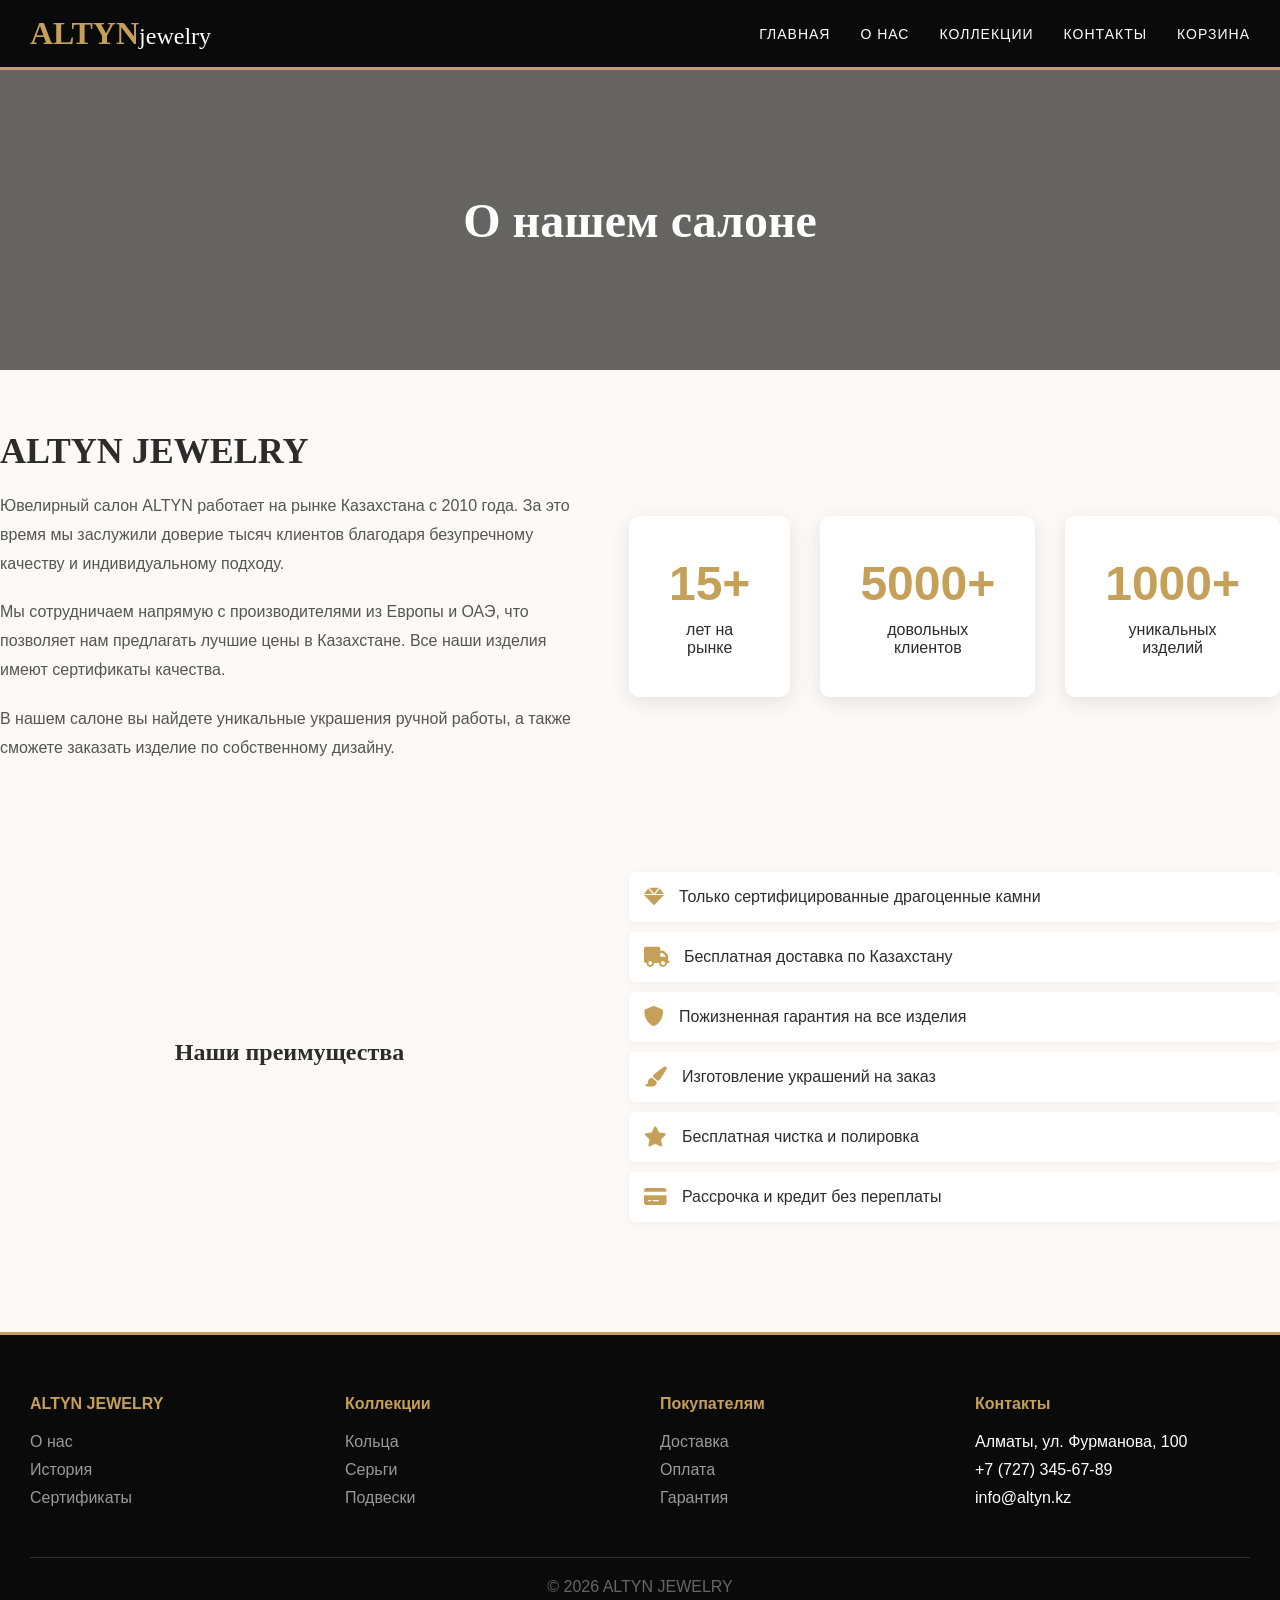
==== about.html @ 8aeca7d5 "Add files via upload" ====
<!DOCTYPE html>
<html lang="ru">
<head>
    <meta charset="UTF-8">
    <meta name="viewport" content="width=device-width, initial-scale=1.0">
    <title>О нас | ALTYN JEWELRY</title>
    <link rel="stylesheet" href="https://cdnjs.cloudflare.com/ajax/libs/font-awesome/6.0.0/css/all.min.css">
    <style>
        * {
            margin: 0;
            padding: 0;
            box-sizing: border-box;
        }

        body {
            font-family: 'Segoe UI', Arial, sans-serif;
            background: #fcf9f7;
            color: #2c2c2c;
        }

        :root {
            --gold: #C5A059;
            --dark-gold: #A67C4E;
            --black: #1E1E1E;
        }

        header {
            background: #0a0a0a;
            padding: 15px 0;
            border-bottom: 3px solid var(--gold);
        }

        .container {
            max-width: 1300px;
            margin: 0 auto;
            padding: 0 30px;
        }

        .header-container {
            display: flex;
            justify-content: space-between;
            align-items: center;
        }

        .logo {
            font-size: 32px;
            font-weight: bold;
            color: var(--gold);
            font-family: 'Times New Roman', serif;
        }

        .logo span {
            color: white;
            font-size: 24px;
            font-weight: 300;
        }

        nav ul {
            display: flex;
            list-style: none;
            gap: 30px;
        }

        nav ul li a {
            color: white;
            text-decoration: none;
            font-size: 14px;
            text-transform: uppercase;
            letter-spacing: 1px;
        }

        nav ul li a:hover {
            color: var(--gold);
        }

        .page-hero {
            background: linear-gradient(rgba(0,0,0,0.6), rgba(0,0,0,0.6)), 
                        url('https://images.unsplash.com/photo-1531999850880-5c15b8d9f8f3?w=1600') center/cover;
            height: 300px;
            display: flex;
            align-items: center;
            justify-content: center;
            color: white;
            text-align: center;
        }

        .page-hero h1 {
            font-size: 48px;
            font-family: 'Times New Roman', serif;
        }

        .section {
            padding: 60px 0;
        }

        .about-grid {
            display: grid;
            grid-template-columns: 1fr 1fr;
            gap: 50px;
            align-items: center;
        }

        .about-image img {
            width: 100%;
            border-radius: 10px;
            box-shadow: 0 10px 30px rgba(0,0,0,0.2);
        }

        .about-text h2 {
            font-size: 36px;
            margin-bottom: 20px;
            font-family: 'Times New Roman', serif;
        }

        .about-text p {
            margin-bottom: 20px;
            line-height: 1.8;
            color: #555;
        }

        .stats-grid {
            display: grid;
            grid-template-columns: repeat(3, 1fr);
            gap: 30px;
            margin: 60px 0;
            text-align: center;
        }

        .stat-item {
            background: white;
            padding: 40px;
            border-radius: 10px;
            box-shadow: 0 5px 20px rgba(0,0,0,0.1);
        }

        .stat-number {
            font-size: 48px;
            font-weight: bold;
            color: var(--gold);
            margin-bottom: 10px;
        }

        .advantages-list {
            list-style: none;
            margin: 40px 0;
        }

        .advantages-list li {
            padding: 15px;
            margin-bottom: 10px;
            background: white;
            border-radius: 5px;
            box-shadow: 0 2px 10px rgba(0,0,0,0.05);
            display: flex;
            align-items: center;
        }

        .advantages-list li i {
            color: var(--gold);
            margin-right: 15px;
            font-size: 20px;
        }

        footer {
            background: #0a0a0a;
            color: white;
            padding: 60px 0 20px;
            margin-top: 60px;
            border-top: 3px solid var(--gold);
        }

        .footer-container {
            display: grid;
            grid-template-columns: repeat(4, 1fr);
            gap: 40px;
            margin-bottom: 40px;
        }

        .footer-col h4 {
            color: var(--gold);
            margin-bottom: 20px;
        }

        .footer-col ul {
            list-style: none;
        }

        .footer-col ul li {
            margin-bottom: 10px;
        }

        .footer-col ul li a {
            color: #999;
            text-decoration: none;
        }

        .footer-col ul li a:hover {
            color: var(--gold);
        }

        .footer-bottom {
            text-align: center;
            padding-top: 20px;
            border-top: 1px solid #333;
            color: #666;
        }
    </style>
</head>
<body>
    <header>
        <div class="container header-container">
            <div class="logo">
                ALTYN<span>jewelry</span>
            </div>
            <nav>
                <ul>
                    <li><a href="index.html">Главная</a></li>
                    <li><a href="about.html">О нас</a></li>
                    <li><a href="prices.html">Коллекции</a></li>
                    <li><a href="contacts.html">Контакты</a></li>
                    <li><a href="cart.html">Корзина</a></li>
                </ul>
            </nav>
        </div>
    </header>

    <section class="page-hero">
        <h1>О нашем салоне</h1>
    </section>

    <div class="container section">
        <div class="about-grid">
            <div class="about-image">
            <div class="about-text">
                <h2>ALTYN JEWELRY</h2>
                <p>Ювелирный салон ALTYN работает на рынке Казахстана с 2010 года. За это время мы заслужили доверие тысяч клиентов благодаря безупречному качеству и индивидуальному подходу.</p>
                <p>Мы сотрудничаем напрямую с производителями из Европы и ОАЭ, что позволяет нам предлагать лучшие цены в Казахстане. Все наши изделия имеют сертификаты качества.</p>
                <p>В нашем салоне вы найдете уникальные украшения ручной работы, а также сможете заказать изделие по собственному дизайну.</p>
            </div>
        </div>

        <div class="stats-grid">
            <div class="stat-item">
                <div class="stat-number">15+</div>
                <div>лет на рынке</div>
            </div>
            <div class="stat-item">
                <div class="stat-number">5000+</div>
                <div>довольных клиентов</div>
            </div>
            <div class="stat-item">
                <div class="stat-number">1000+</div>
                <div>уникальных изделий</div>
            </div>
        </div>

        <h2 style="text-align: center; margin: 40px 0; font-family: 'Times New Roman', serif;">Наши преимущества</h2>
        
        <ul class="advantages-list">
            <li><i class="fas fa-gem"></i> Только сертифицированные драгоценные камни</li>
            <li><i class="fas fa-truck"></i> Бесплатная доставка по Казахстану</li>
            <li><i class="fas fa-shield-alt"></i> Пожизненная гарантия на все изделия</li>
            <li><i class="fas fa-paint-brush"></i> Изготовление украшений на заказ</li>
            <li><i class="fas fa-star"></i> Бесплатная чистка и полировка</li>
            <li><i class="fas fa-credit-card"></i> Рассрочка и кредит без переплаты</li>
        </ul>
    </div>

    <footer>
        <div class="container">
            <div class="footer-container">
                <div class="footer-col">
                    <h4>ALTYN JEWELRY</h4>
                    <ul>
                        <li><a href="about.html">О нас</a></li>
                        <li><a href="#">История</a></li>
                        <li><a href="#">Сертификаты</a></li>
                    </ul>
                </div>
                <div class="footer-col">
                    <h4>Коллекции</h4>
                    <ul>
                        <li><a href="prices.html#rings">Кольца</a></li>
                        <li><a href="prices.html#earrings">Серьги</a></li>
                        <li><a href="prices.html#necklaces">Подвески</a></li>
                    </ul>
                </div>
                <div class="footer-col">
                    <h4>Покупателям</h4>
                    <ul>
                        <li><a href="#">Доставка</a></li>
                        <li><a href="#">Оплата</a></li>
                        <li><a href="#">Гарантия</a></li>
                    </ul>
                </div>
                <div class="footer-col">
                    <h4>Контакты</h4>
                    <ul>
                        <li>Алматы, ул. Фурманова, 100</li>
                        <li>+7 (727) 345-67-89</li>
                        <li>info@altyn.kz</li>
                    </ul>
                </div>
            </div>
            <div class="footer-bottom">
                <p>© 2026 ALTYN JEWELRY</p>
            </div>
        </div>
    </footer>
</body>
</html>
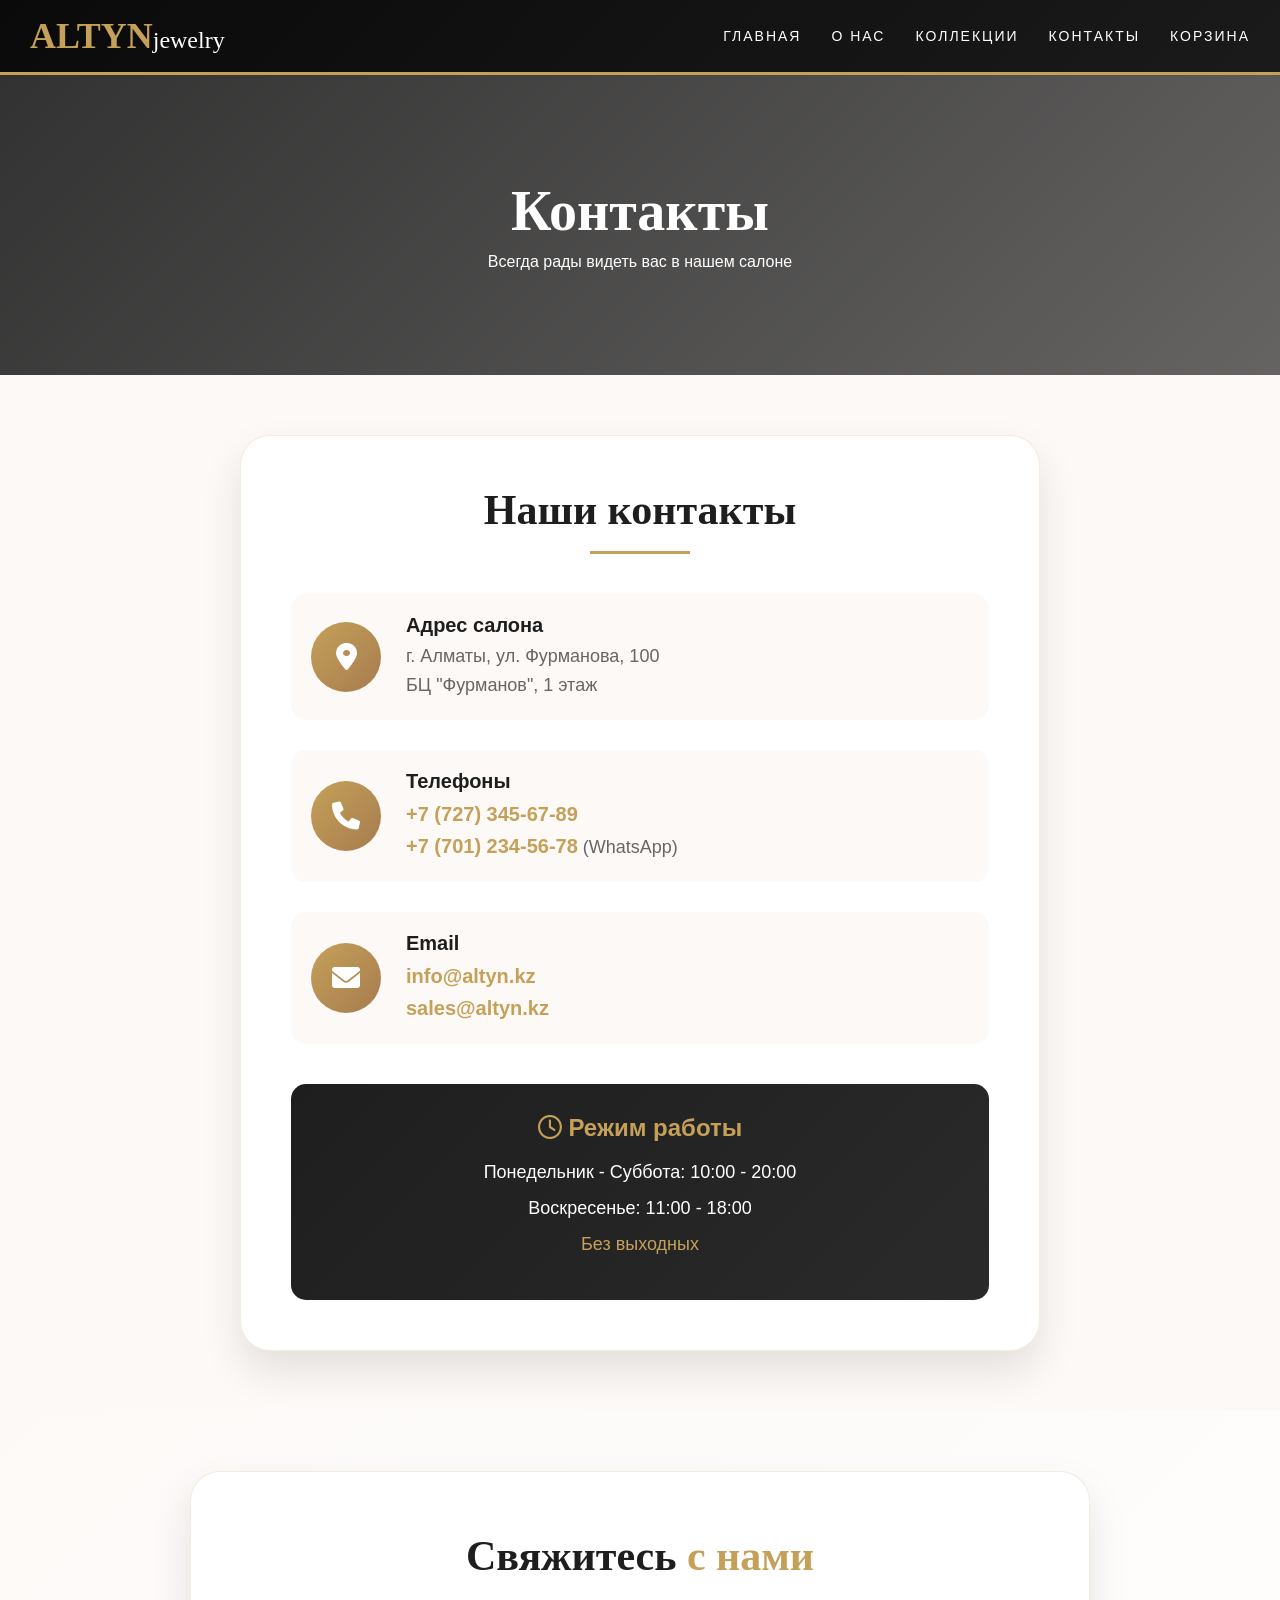
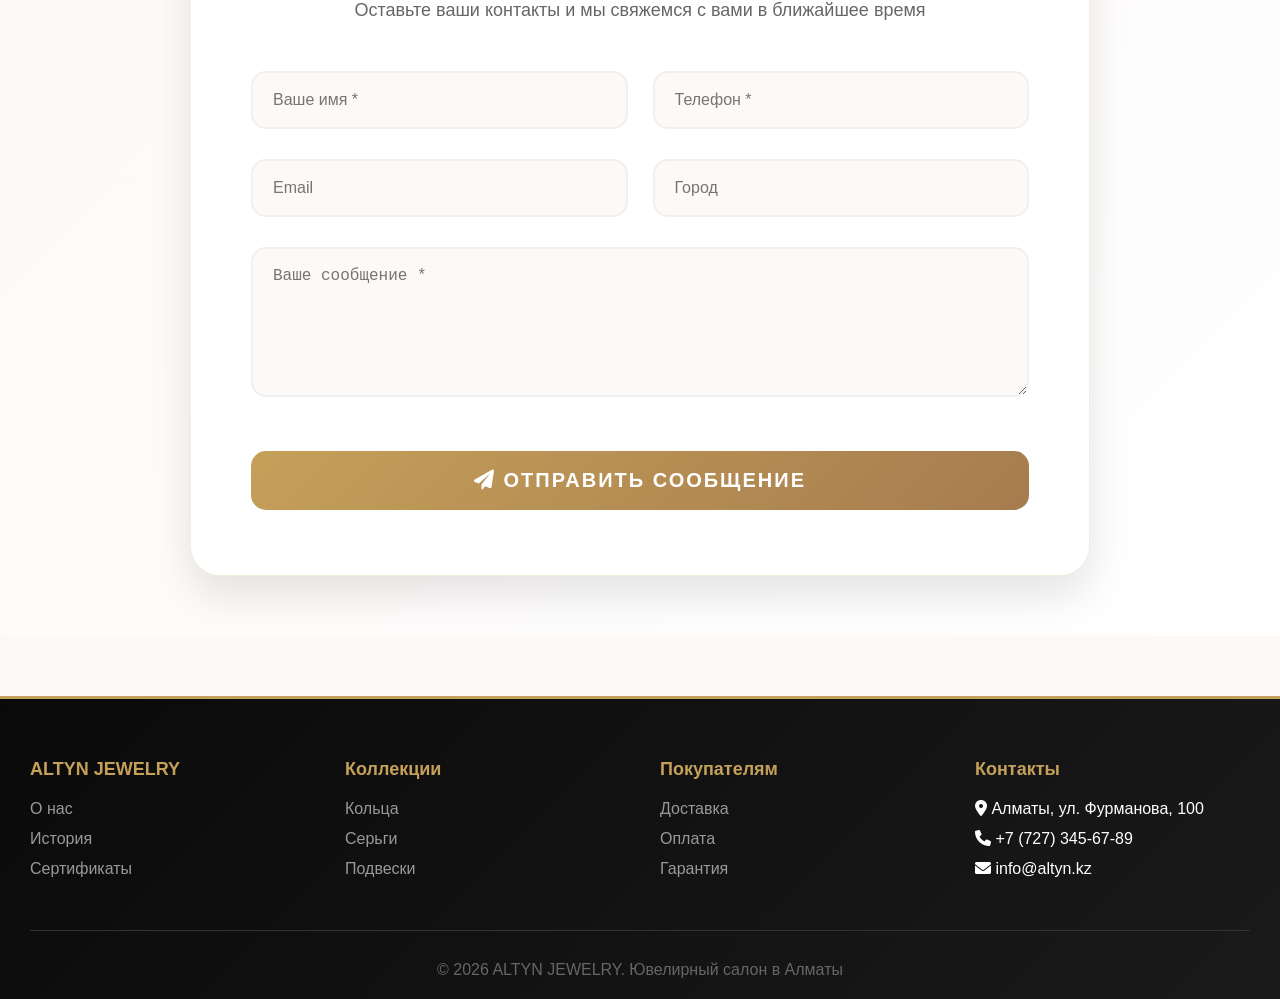
==== commit b414efcc: "about.html" ====
--- a/about.html
+++ b/about.html
@@ -3,7 +3,7 @@
 <head>
     <meta charset="UTF-8">
     <meta name="viewport" content="width=device-width, initial-scale=1.0">
-    <title>О нас | ALTYN JEWELRY</title>
+    <title>Контакты | ALTYN JEWELRY</title>
     <link rel="stylesheet" href="https://cdnjs.cloudflare.com/ajax/libs/font-awesome/6.0.0/css/all.min.css">
     <style>
         * {
@@ -20,13 +20,16 @@
 
         :root {
             --gold: #C5A059;
-            --dark-gold: #A67C4E;
+            --gold-dark: #A67C4E;
             --black: #1E1E1E;
         }
 
         header {
-            background: #0a0a0a;
+            background: linear-gradient(135deg, #0a0a0a, #1a1a1a);
             padding: 15px 0;
+            position: sticky;
+            top: 0;
+            z-index: 1000;
             border-bottom: 3px solid var(--gold);
         }
 
@@ -43,8 +46,8 @@
         }
 
         .logo {
-            font-size: 32px;
-            font-weight: bold;
+            font-size: 36px;
+            font-weight: 800;
             color: var(--gold);
             font-family: 'Times New Roman', serif;
         }
@@ -66,7 +69,8 @@
             text-decoration: none;
             font-size: 14px;
             text-transform: uppercase;
-            letter-spacing: 1px;
+            letter-spacing: 2px;
+            transition: 0.3s;
         }
 
         nav ul li a:hover {
@@ -74,95 +78,223 @@
         }
 
         .page-hero {
-            background: linear-gradient(rgba(0,0,0,0.6), rgba(0,0,0,0.6)), 
-                        url('https://images.unsplash.com/photo-1531999850880-5c15b8d9f8f3?w=1600') center/cover;
+            background: linear-gradient(135deg, rgba(0,0,0,0.8) 0%, rgba(0,0,0,0.6) 100%),
+                        url('https://images.unsplash.com/photo-1486406146926-c627a92ad1ab?w=1600') center/cover;
             height: 300px;
             display: flex;
             align-items: center;
             justify-content: center;
-            color: white;
-            text-align: center;
+            text-align: center;
+            color: white;
         }
 
         .page-hero h1 {
-            font-size: 48px;
+            font-size: 56px;
             font-family: 'Times New Roman', serif;
-        }
-
-        .section {
+            margin-bottom: 10px;
+        }
+
+        /* Контактная информация */
+        .contact-info-section {
             padding: 60px 0;
         }
 
-        .about-grid {
-            display: grid;
-            grid-template-columns: 1fr 1fr;
-            gap: 50px;
-            align-items: center;
-        }
-
-        .about-image img {
-            width: 100%;
-            border-radius: 10px;
-            box-shadow: 0 10px 30px rgba(0,0,0,0.2);
-        }
-
-        .about-text h2 {
-            font-size: 36px;
-            margin-bottom: 20px;
+        .contact-info-card {
+            background: white;
+            border-radius: 30px;
+            padding: 50px;
+            box-shadow: 0 20px 40px rgba(0,0,0,0.1);
+            border: 1px solid rgba(197,160,89,0.2);
+            max-width: 800px;
+            margin: 0 auto; /* Это центрирует карточку по горизонтали */
+        }
+
+        .contact-info-card h2 {
+            font-size: 42px;
             font-family: 'Times New Roman', serif;
-        }
-
-        .about-text p {
-            margin-bottom: 20px;
-            line-height: 1.8;
-            color: #555;
-        }
-
-        .stats-grid {
-            display: grid;
-            grid-template-columns: repeat(3, 1fr);
-            gap: 30px;
-            margin: 60px 0;
-            text-align: center;
-        }
-
-        .stat-item {
-            background: white;
-            padding: 40px;
-            border-radius: 10px;
-            box-shadow: 0 5px 20px rgba(0,0,0,0.1);
-        }
-
-        .stat-number {
-            font-size: 48px;
-            font-weight: bold;
-            color: var(--gold);
-            margin-bottom: 10px;
-        }
-
-        .advantages-list {
-            list-style: none;
-            margin: 40px 0;
-        }
-
-        .advantages-list li {
-            padding: 15px;
-            margin-bottom: 10px;
-            background: white;
-            border-radius: 5px;
-            box-shadow: 0 2px 10px rgba(0,0,0,0.05);
+            margin-bottom: 40px;
+            color: var(--black);
+            text-align: center;
+            position: relative;
+            padding-bottom: 20px;
+        }
+
+        .contact-info-card h2::after {
+            content: '';
+            position: absolute;
+            bottom: 0;
+            left: 50%;
+            transform: translateX(-50%);
+            width: 100px;
+            height: 3px;
+            background: var(--gold);
+        }
+
+        .contact-item {
             display: flex;
             align-items: center;
-        }
-
-        .advantages-list li i {
-            color: var(--gold);
-            margin-right: 15px;
+            margin: 30px 0;
+            padding: 20px;
+            background: #fcf9f7;
+            border-radius: 15px;
+            transition: 0.3s;
+        }
+
+        .contact-item:hover {
+            transform: translateX(10px);
+            box-shadow: 0 5px 20px rgba(197,160,89,0.2);
+        }
+
+        .contact-icon {
+            width: 70px;
+            height: 70px;
+            background: linear-gradient(135deg, var(--gold), var(--gold-dark));
+            border-radius: 50%;
+            display: flex;
+            align-items: center;
+            justify-content: center;
+            margin-right: 25px;
+            color: white;
+            font-size: 28px;
+            flex-shrink: 0; /* Иконка не сжимается */
+        }
+
+        .contact-details h3 {
             font-size: 20px;
+            margin-bottom: 5px;
+            color: var(--black);
+        }
+
+        .contact-details p {
+            color: #666;
+            font-size: 18px;
+            line-height: 1.6;
+        }
+
+        .contact-details a {
+            color: var(--gold);
+            text-decoration: none;
+            font-size: 20px;
+            font-weight: 600;
+        }
+
+        .work-hours {
+            margin-top: 40px;
+            padding: 30px;
+            background: linear-gradient(135deg, var(--black), #2a2a2a);
+            border-radius: 15px;
+            color: white;
+        }
+
+        .work-hours h3 {
+            color: var(--gold);
+            margin-bottom: 20px;
+            font-size: 24px;
+            text-align: center;
+        }
+
+        .work-hours p {
+            margin: 15px 0;
+            font-size: 18px;
+            text-align: center;
+        }
+
+        /* Форма обратной связи */
+        .form-section {
+            padding: 60px 0;
+            background: linear-gradient(135deg, #fcf9f7, #fff);
+        }
+
+        .form-card {
+            background: white;
+            border-radius: 30px;
+            padding: 60px;
+            box-shadow: 0 20px 40px rgba(0,0,0,0.1);
+            max-width: 900px;
+            margin: 0 auto; /* Центрирование */
+            border: 1px solid rgba(197,160,89,0.2);
+        }
+
+        .form-card h2 {
+            font-size: 42px;
+            font-family: 'Times New Roman', serif;
+            margin-bottom: 20px;
+            text-align: center;
+            color: var(--black);
+        }
+
+        .form-card h2 span {
+            color: var(--gold);
+        }
+
+        .form-card > p {
+            text-align: center;
+            color: #666;
+            margin-bottom: 50px;
+            font-size: 18px;
+        }
+
+        .form-grid {
+            display: grid;
+            grid-template-columns: repeat(2, 1fr);
+            gap: 25px;
+        }
+
+        .form-group {
+            margin-bottom: 5px;
+        }
+
+        .form-group.full-width {
+            grid-column: span 2;
+        }
+
+        .form-group input,
+        .form-group textarea {
+            width: 100%;
+            padding: 18px 20px;
+            border: 2px solid #f0f0f0;
+            border-radius: 15px;
+            font-size: 16px;
+            transition: 0.3s;
+            background: #fcf9f7;
+        }
+
+        .form-group input:focus,
+        .form-group textarea:focus {
+            outline: none;
+            border-color: var(--gold);
+            background: white;
+            box-shadow: 0 5px 20px rgba(197,160,89,0.1);
+        }
+
+        .form-group textarea {
+            height: 150px;
+            resize: vertical;
+        }
+
+        .btn-submit {
+            background: linear-gradient(135deg, var(--gold), var(--gold-dark));
+            color: white;
+            border: none;
+            padding: 18px 40px;
+            font-size: 20px;
+            font-weight: 600;
+            border-radius: 15px;
+            cursor: pointer;
+            transition: 0.3s;
+            width: 100%;
+            text-transform: uppercase;
+            letter-spacing: 2px;
+            margin-top: 20px;
+        }
+
+        .btn-submit:hover {
+            transform: translateY(-3px);
+            box-shadow: 0 10px 30px rgba(197,160,89,0.4);
         }
 
         footer {
-            background: #0a0a0a;
+            background: linear-gradient(135deg, #0a0a0a, #1a1a1a);
             color: white;
             padding: 60px 0 20px;
             margin-top: 60px;
@@ -179,6 +311,7 @@
         .footer-col h4 {
             color: var(--gold);
             margin-bottom: 20px;
+            font-size: 18px;
         }
 
         .footer-col ul {
@@ -186,23 +319,65 @@
         }
 
         .footer-col ul li {
-            margin-bottom: 10px;
+            margin-bottom: 12px;
         }
 
         .footer-col ul li a {
             color: #999;
             text-decoration: none;
+            transition: 0.3s;
         }
 
         .footer-col ul li a:hover {
             color: var(--gold);
+            padding-left: 5px;
         }
 
         .footer-bottom {
             text-align: center;
-            padding-top: 20px;
+            padding-top: 30px;
             border-top: 1px solid #333;
             color: #666;
+        }
+
+        /* Адаптивность */
+        @media (max-width: 768px) {
+            .header-container {
+                flex-direction: column;
+                gap: 20px;
+            }
+            
+            nav ul {
+                flex-wrap: wrap;
+                justify-content: center;
+            }
+            
+            .contact-info-card,
+            .form-card {
+                padding: 30px 20px;
+            }
+            
+            .form-grid {
+                grid-template-columns: 1fr;
+            }
+            
+            .form-group.full-width {
+                grid-column: span 1;
+            }
+            
+            .contact-item {
+                flex-direction: column;
+                text-align: center;
+            }
+            
+            .contact-icon {
+                margin-right: 0;
+                margin-bottom: 15px;
+            }
+            
+            .footer-container {
+                grid-template-columns: repeat(2, 1fr);
+            }
         }
     </style>
 </head>
@@ -225,46 +400,92 @@
     </header>
 
     <section class="page-hero">
-        <h1>О нашем салоне</h1>
+        <div>
+            <h1>Контакты</h1>
+            <p>Всегда рады видеть вас в нашем салоне</p>
+        </div>
     </section>
 
-    <div class="container section">
-        <div class="about-grid">
-            <div class="about-image">
-            <div class="about-text">
-                <h2>ALTYN JEWELRY</h2>
-                <p>Ювелирный салон ALTYN работает на рынке Казахстана с 2010 года. За это время мы заслужили доверие тысяч клиентов благодаря безупречному качеству и индивидуальному подходу.</p>
-                <p>Мы сотрудничаем напрямую с производителями из Европы и ОАЭ, что позволяет нам предлагать лучшие цены в Казахстане. Все наши изделия имеют сертификаты качества.</p>
-                <p>В нашем салоне вы найдете уникальные украшения ручной работы, а также сможете заказать изделие по собственному дизайну.</p>
+    <!-- Контактная информация по центру -->
+    <section class="contact-info-section">
+        <div class="container">
+            <div class="contact-info-card">
+                <h2>Наши контакты</h2>
+                
+                <div class="contact-item">
+                    <div class="contact-icon">
+                        <i class="fas fa-map-marker-alt"></i>
+                    </div>
+                    <div class="contact-details">
+                        <h3>Адрес салона</h3>
+                        <p>г. Алматы, ул. Фурманова, 100<br>БЦ "Фурманов", 1 этаж</p>
+                    </div>
+                </div>
+
+                <div class="contact-item">
+                    <div class="contact-icon">
+                        <i class="fas fa-phone"></i>
+                    </div>
+                    <div class="contact-details">
+                        <h3>Телефоны</h3>
+                        <p><a href="tel:+77273456789">+7 (727) 345-67-89</a></p>
+                        <p><a href="tel:+77012345678">+7 (701) 234-56-78</a> (WhatsApp)</p>
+                    </div>
+                </div>
+
+                <div class="contact-item">
+                    <div class="contact-icon">
+                        <i class="fas fa-envelope"></i>
+                    </div>
+                    <div class="contact-details">
+                        <h3>Email</h3>
+                        <p><a href="mailto:info@altyn.kz">info@altyn.kz</a></p>
+                        <p><a href="mailto:sales@altyn.kz">sales@altyn.kz</a></p>
+                    </div>
+                </div>
+
+                <div class="work-hours">
+                    <h3><i class="far fa-clock"></i> Режим работы</h3>
+                    <p>Понедельник - Суббота: 10:00 - 20:00</p>
+                    <p>Воскресенье: 11:00 - 18:00</p>
+                    <p style="color: var(--gold); margin-top: 15px;">Без выходных</p>
+                </div>
             </div>
         </div>
-
-        <div class="stats-grid">
-            <div class="stat-item">
-                <div class="stat-number">15+</div>
-                <div>лет на рынке</div>
-            </div>
-            <div class="stat-item">
-                <div class="stat-number">5000+</div>
-                <div>довольных клиентов</div>
-            </div>
-            <div class="stat-item">
-                <div class="stat-number">1000+</div>
-                <div>уникальных изделий</div>
+    </section>
+
+    <!-- Форма обратной связи по центру -->
+    <section class="form-section">
+        <div class="container">
+            <div class="form-card">
+                <h2>Свяжитесь <span>с нами</span></h2>
+                <p>Оставьте ваши контакты и мы свяжемся с вами в ближайшее время</p>
+                
+                <form class="form-grid" id="contactForm">
+                    <div class="form-group">
+                        <input type="text" placeholder="Ваше имя *" required>
+                    </div>
+                    <div class="form-group">
+                        <input type="tel" placeholder="Телефон *" required>
+                    </div>
+                    <div class="form-group">
+                        <input type="email" placeholder="Email">
+                    </div>
+                    <div class="form-group">
+                        <input type="text" placeholder="Город">
+                    </div>
+                    <div class="form-group full-width">
+                        <textarea placeholder="Ваше сообщение *" required></textarea>
+                    </div>
+                    <div class="form-group full-width">
+                        <button type="submit" class="btn-submit">
+                            <i class="fas fa-paper-plane"></i> Отправить сообщение
+                        </button>
+                    </div>
+                </form>
             </div>
         </div>
-
-        <h2 style="text-align: center; margin: 40px 0; font-family: 'Times New Roman', serif;">Наши преимущества</h2>
-        
-        <ul class="advantages-list">
-            <li><i class="fas fa-gem"></i> Только сертифицированные драгоценные камни</li>
-            <li><i class="fas fa-truck"></i> Бесплатная доставка по Казахстану</li>
-            <li><i class="fas fa-shield-alt"></i> Пожизненная гарантия на все изделия</li>
-            <li><i class="fas fa-paint-brush"></i> Изготовление украшений на заказ</li>
-            <li><i class="fas fa-star"></i> Бесплатная чистка и полировка</li>
-            <li><i class="fas fa-credit-card"></i> Рассрочка и кредит без переплаты</li>
-        </ul>
-    </div>
+    </section>
 
     <footer>
         <div class="container">
@@ -296,16 +517,25 @@
                 <div class="footer-col">
                     <h4>Контакты</h4>
                     <ul>
-                        <li>Алматы, ул. Фурманова, 100</li>
-                        <li>+7 (727) 345-67-89</li>
-                        <li>info@altyn.kz</li>
+                        <li><i class="fas fa-map-marker-alt"></i> Алматы, ул. Фурманова, 100</li>
+                        <li><i class="fas fa-phone"></i> +7 (727) 345-67-89</li>
+                        <li><i class="fas fa-envelope"></i> info@altyn.kz</li>
                     </ul>
                 </div>
             </div>
             <div class="footer-bottom">
-                <p>© 2026 ALTYN JEWELRY</p>
+                <p>© 2026 ALTYN JEWELRY. Ювелирный салон в Алматы</p>
             </div>
         </div>
     </footer>
+
+    <script>
+        // Обработка отправки формы
+        document.getElementById('contactForm').addEventListener('submit', function(e) {
+            e.preventDefault();
+            alert('Спасибо! Мы свяжемся с вами в ближайшее время.');
+            this.reset();
+        });
+    </script>
 </body>
-</html>+</html>
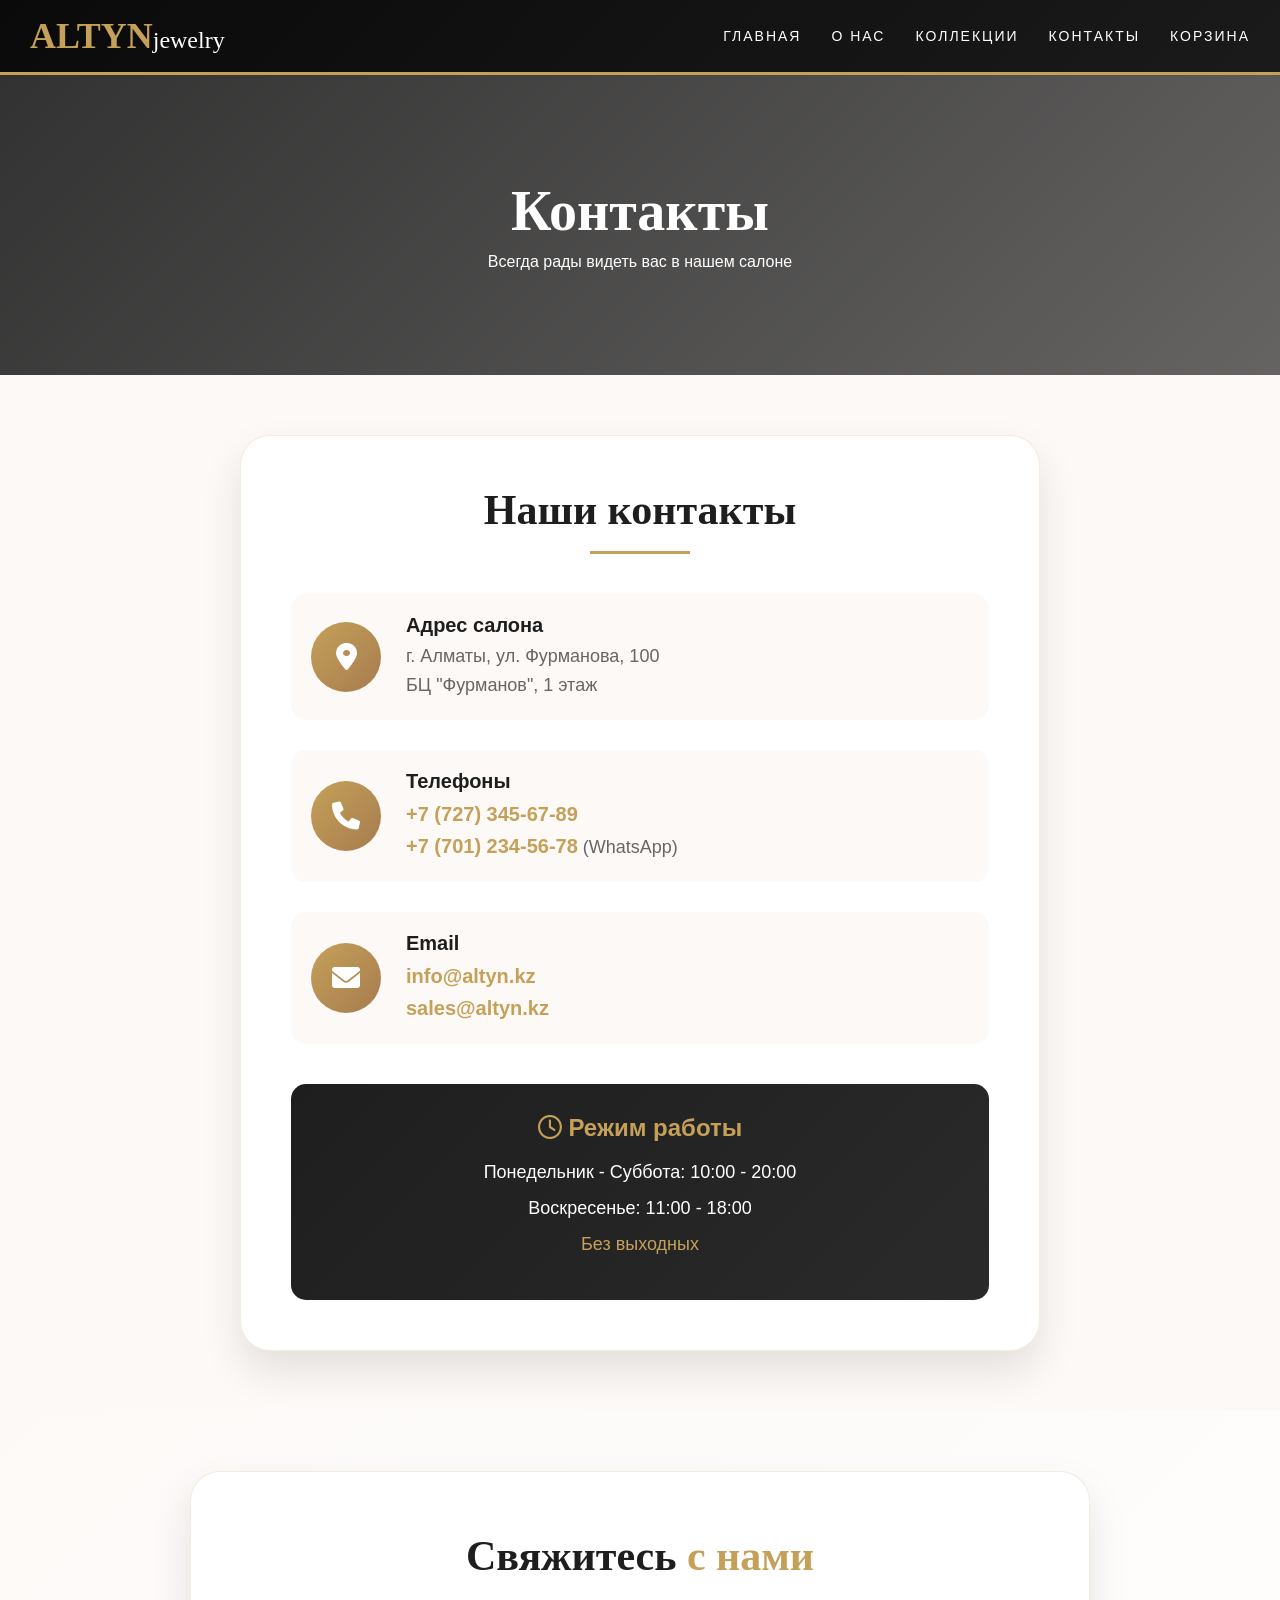
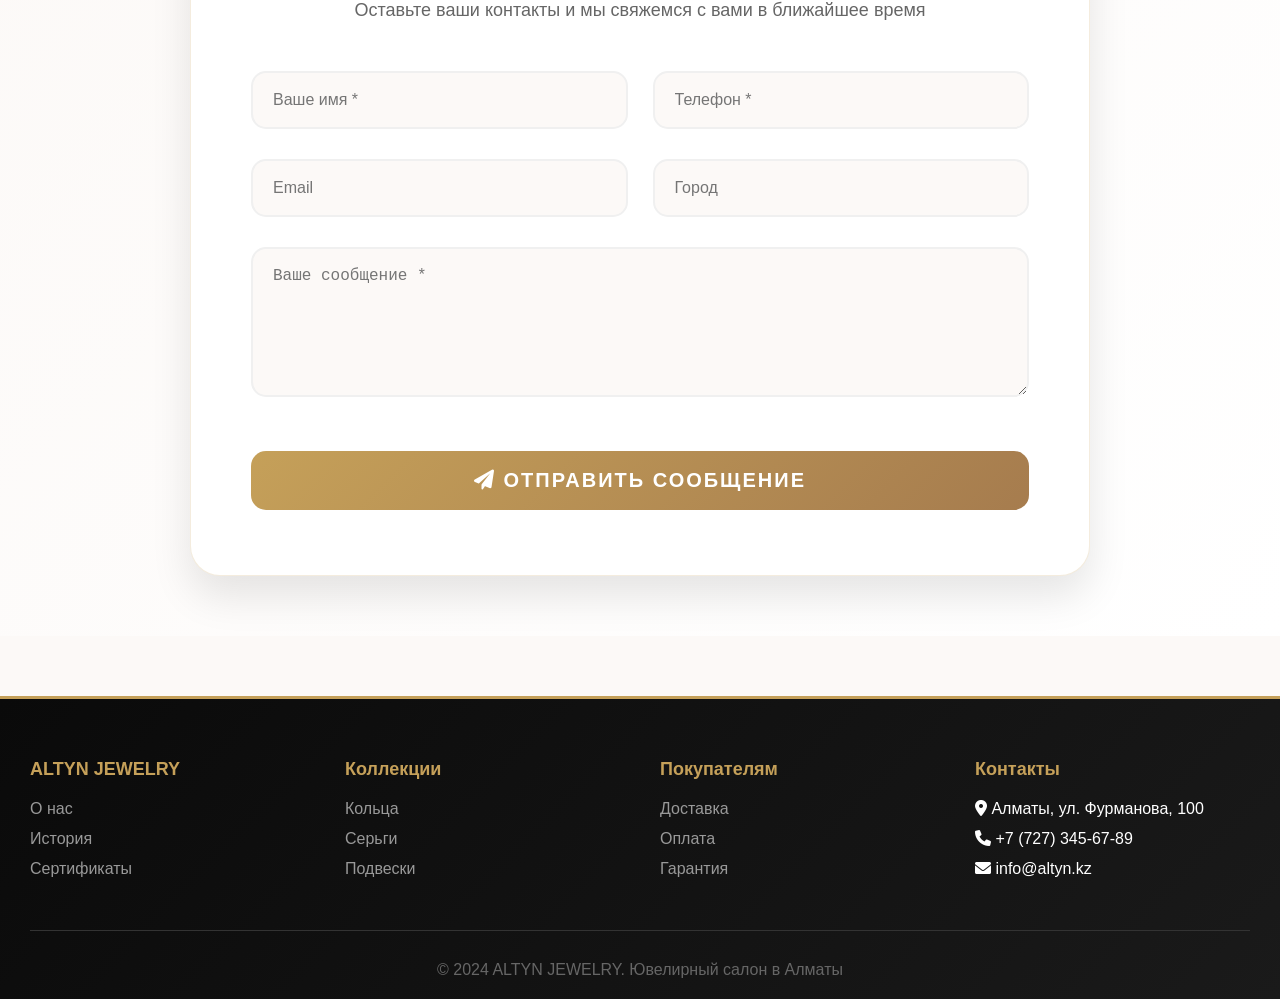
==== commit 69445e91: "about.html" ====
--- a/about.html
+++ b/about.html
@@ -524,7 +524,7 @@
                 </div>
             </div>
             <div class="footer-bottom">
-                <p>© 2026 ALTYN JEWELRY. Ювелирный салон в Алматы</p>
+                <p>© 2024 ALTYN JEWELRY. Ювелирный салон в Алматы</p>
             </div>
         </div>
     </footer>
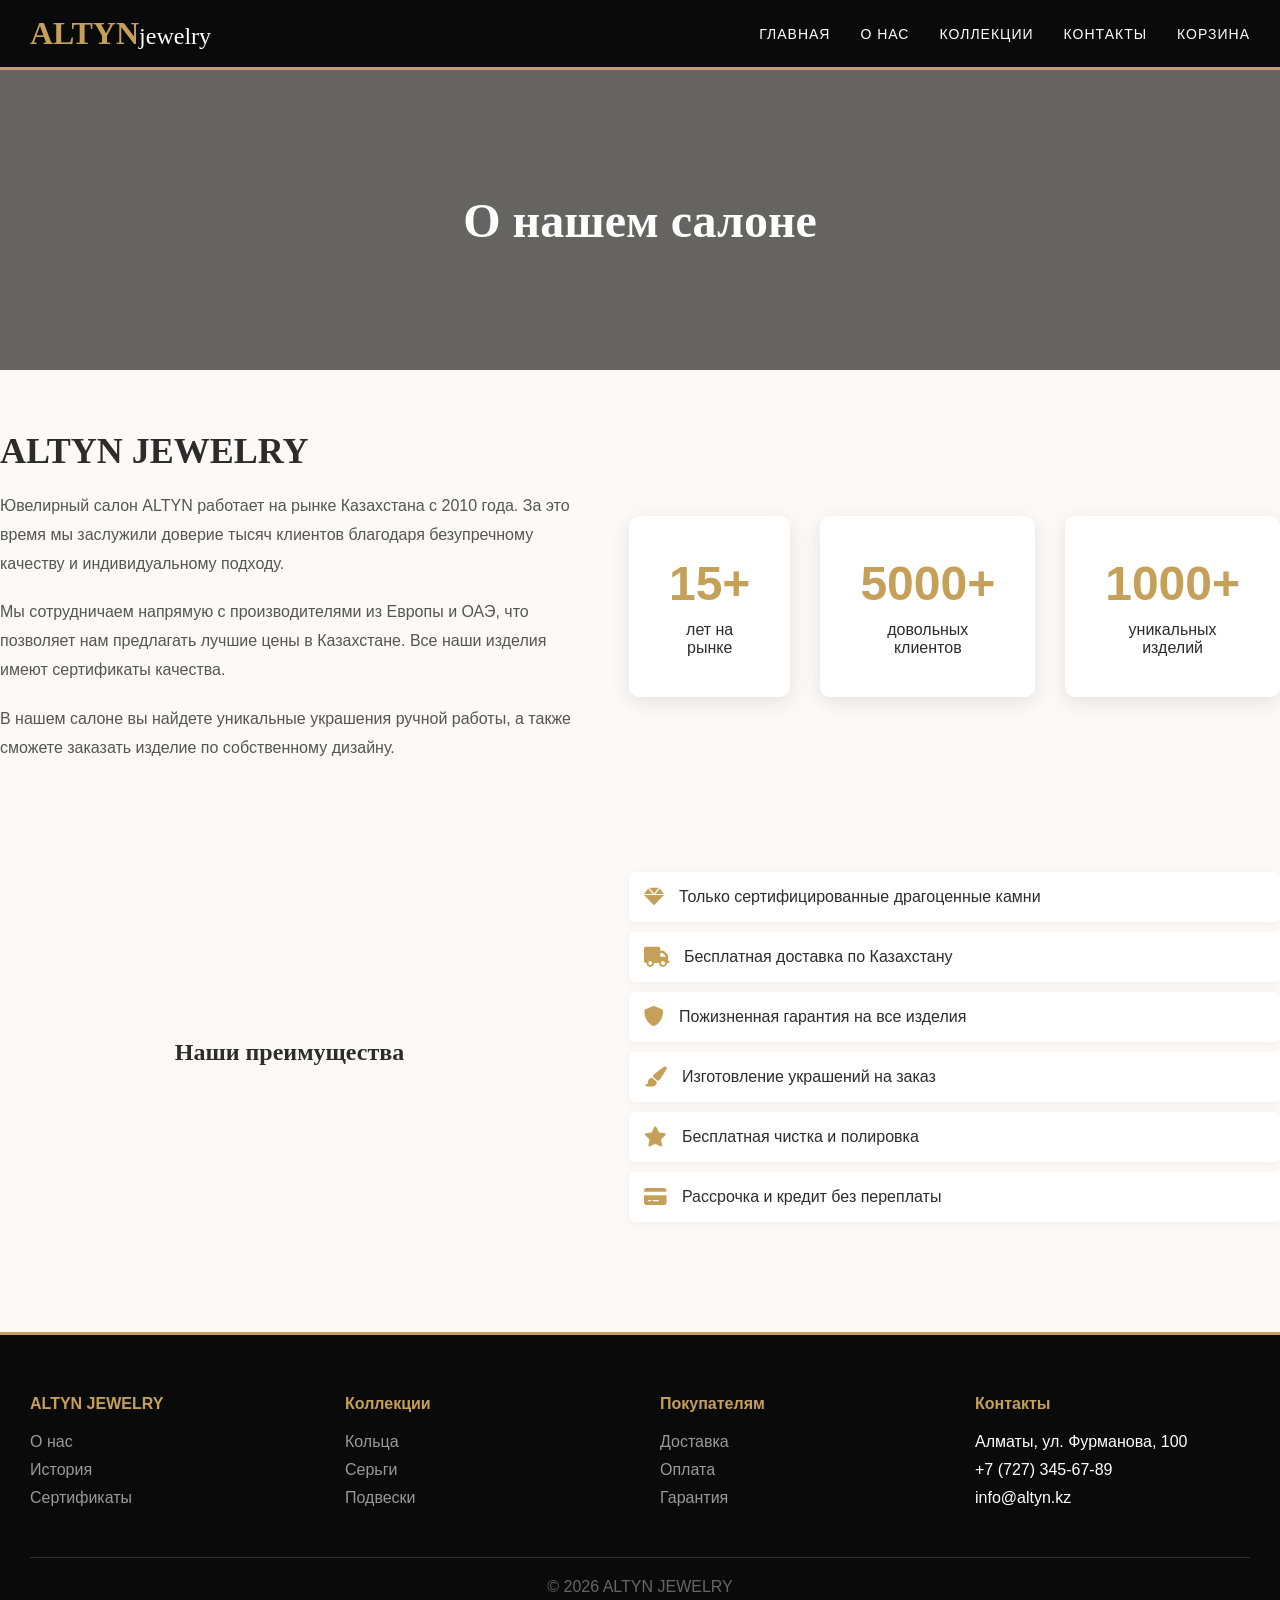
==== commit 9d7f9b70: "about.html" ====
--- a/about.html
+++ b/about.html
@@ -3,7 +3,7 @@
 <head>
     <meta charset="UTF-8">
     <meta name="viewport" content="width=device-width, initial-scale=1.0">
-    <title>Контакты | ALTYN JEWELRY</title>
+    <title>О нас | ALTYN JEWELRY</title>
     <link rel="stylesheet" href="https://cdnjs.cloudflare.com/ajax/libs/font-awesome/6.0.0/css/all.min.css">
     <style>
         * {
@@ -20,16 +20,13 @@
 
         :root {
             --gold: #C5A059;
-            --gold-dark: #A67C4E;
+            --dark-gold: #A67C4E;
             --black: #1E1E1E;
         }
 
         header {
-            background: linear-gradient(135deg, #0a0a0a, #1a1a1a);
+            background: #0a0a0a;
             padding: 15px 0;
-            position: sticky;
-            top: 0;
-            z-index: 1000;
             border-bottom: 3px solid var(--gold);
         }
 
@@ -46,8 +43,8 @@
         }
 
         .logo {
-            font-size: 36px;
-            font-weight: 800;
+            font-size: 32px;
+            font-weight: bold;
             color: var(--gold);
             font-family: 'Times New Roman', serif;
         }
@@ -69,8 +66,7 @@
             text-decoration: none;
             font-size: 14px;
             text-transform: uppercase;
-            letter-spacing: 2px;
-            transition: 0.3s;
+            letter-spacing: 1px;
         }
 
         nav ul li a:hover {
@@ -78,223 +74,95 @@
         }
 
         .page-hero {
-            background: linear-gradient(135deg, rgba(0,0,0,0.8) 0%, rgba(0,0,0,0.6) 100%),
-                        url('https://images.unsplash.com/photo-1486406146926-c627a92ad1ab?w=1600') center/cover;
+            background: linear-gradient(rgba(0,0,0,0.6), rgba(0,0,0,0.6)), 
+                        url('https://images.unsplash.com/photo-1531999850880-5c15b8d9f8f3?w=1600') center/cover;
             height: 300px;
             display: flex;
             align-items: center;
             justify-content: center;
+            color: white;
             text-align: center;
-            color: white;
         }
 
         .page-hero h1 {
-            font-size: 56px;
+            font-size: 48px;
             font-family: 'Times New Roman', serif;
+        }
+
+        .section {
+            padding: 60px 0;
+        }
+
+        .about-grid {
+            display: grid;
+            grid-template-columns: 1fr 1fr;
+            gap: 50px;
+            align-items: center;
+        }
+
+        .about-image img {
+            width: 100%;
+            border-radius: 10px;
+            box-shadow: 0 10px 30px rgba(0,0,0,0.2);
+        }
+
+        .about-text h2 {
+            font-size: 36px;
+            margin-bottom: 20px;
+            font-family: 'Times New Roman', serif;
+        }
+
+        .about-text p {
+            margin-bottom: 20px;
+            line-height: 1.8;
+            color: #555;
+        }
+
+        .stats-grid {
+            display: grid;
+            grid-template-columns: repeat(3, 1fr);
+            gap: 30px;
+            margin: 60px 0;
+            text-align: center;
+        }
+
+        .stat-item {
+            background: white;
+            padding: 40px;
+            border-radius: 10px;
+            box-shadow: 0 5px 20px rgba(0,0,0,0.1);
+        }
+
+        .stat-number {
+            font-size: 48px;
+            font-weight: bold;
+            color: var(--gold);
             margin-bottom: 10px;
         }
 
-        /* Контактная информация */
-        .contact-info-section {
-            padding: 60px 0;
-        }
-
-        .contact-info-card {
+        .advantages-list {
+            list-style: none;
+            margin: 40px 0;
+        }
+
+        .advantages-list li {
+            padding: 15px;
+            margin-bottom: 10px;
             background: white;
-            border-radius: 30px;
-            padding: 50px;
-            box-shadow: 0 20px 40px rgba(0,0,0,0.1);
-            border: 1px solid rgba(197,160,89,0.2);
-            max-width: 800px;
-            margin: 0 auto; /* Это центрирует карточку по горизонтали */
-        }
-
-        .contact-info-card h2 {
-            font-size: 42px;
-            font-family: 'Times New Roman', serif;
-            margin-bottom: 40px;
-            color: var(--black);
-            text-align: center;
-            position: relative;
-            padding-bottom: 20px;
-        }
-
-        .contact-info-card h2::after {
-            content: '';
-            position: absolute;
-            bottom: 0;
-            left: 50%;
-            transform: translateX(-50%);
-            width: 100px;
-            height: 3px;
-            background: var(--gold);
-        }
-
-        .contact-item {
+            border-radius: 5px;
+            box-shadow: 0 2px 10px rgba(0,0,0,0.05);
             display: flex;
             align-items: center;
-            margin: 30px 0;
-            padding: 20px;
-            background: #fcf9f7;
-            border-radius: 15px;
-            transition: 0.3s;
-        }
-
-        .contact-item:hover {
-            transform: translateX(10px);
-            box-shadow: 0 5px 20px rgba(197,160,89,0.2);
-        }
-
-        .contact-icon {
-            width: 70px;
-            height: 70px;
-            background: linear-gradient(135deg, var(--gold), var(--gold-dark));
-            border-radius: 50%;
-            display: flex;
-            align-items: center;
-            justify-content: center;
-            margin-right: 25px;
-            color: white;
-            font-size: 28px;
-            flex-shrink: 0; /* Иконка не сжимается */
-        }
-
-        .contact-details h3 {
+        }
+
+        .advantages-list li i {
+            color: var(--gold);
+            margin-right: 15px;
             font-size: 20px;
-            margin-bottom: 5px;
-            color: var(--black);
-        }
-
-        .contact-details p {
-            color: #666;
-            font-size: 18px;
-            line-height: 1.6;
-        }
-
-        .contact-details a {
-            color: var(--gold);
-            text-decoration: none;
-            font-size: 20px;
-            font-weight: 600;
-        }
-
-        .work-hours {
-            margin-top: 40px;
-            padding: 30px;
-            background: linear-gradient(135deg, var(--black), #2a2a2a);
-            border-radius: 15px;
-            color: white;
-        }
-
-        .work-hours h3 {
-            color: var(--gold);
-            margin-bottom: 20px;
-            font-size: 24px;
-            text-align: center;
-        }
-
-        .work-hours p {
-            margin: 15px 0;
-            font-size: 18px;
-            text-align: center;
-        }
-
-        /* Форма обратной связи */
-        .form-section {
-            padding: 60px 0;
-            background: linear-gradient(135deg, #fcf9f7, #fff);
-        }
-
-        .form-card {
-            background: white;
-            border-radius: 30px;
-            padding: 60px;
-            box-shadow: 0 20px 40px rgba(0,0,0,0.1);
-            max-width: 900px;
-            margin: 0 auto; /* Центрирование */
-            border: 1px solid rgba(197,160,89,0.2);
-        }
-
-        .form-card h2 {
-            font-size: 42px;
-            font-family: 'Times New Roman', serif;
-            margin-bottom: 20px;
-            text-align: center;
-            color: var(--black);
-        }
-
-        .form-card h2 span {
-            color: var(--gold);
-        }
-
-        .form-card > p {
-            text-align: center;
-            color: #666;
-            margin-bottom: 50px;
-            font-size: 18px;
-        }
-
-        .form-grid {
-            display: grid;
-            grid-template-columns: repeat(2, 1fr);
-            gap: 25px;
-        }
-
-        .form-group {
-            margin-bottom: 5px;
-        }
-
-        .form-group.full-width {
-            grid-column: span 2;
-        }
-
-        .form-group input,
-        .form-group textarea {
-            width: 100%;
-            padding: 18px 20px;
-            border: 2px solid #f0f0f0;
-            border-radius: 15px;
-            font-size: 16px;
-            transition: 0.3s;
-            background: #fcf9f7;
-        }
-
-        .form-group input:focus,
-        .form-group textarea:focus {
-            outline: none;
-            border-color: var(--gold);
-            background: white;
-            box-shadow: 0 5px 20px rgba(197,160,89,0.1);
-        }
-
-        .form-group textarea {
-            height: 150px;
-            resize: vertical;
-        }
-
-        .btn-submit {
-            background: linear-gradient(135deg, var(--gold), var(--gold-dark));
-            color: white;
-            border: none;
-            padding: 18px 40px;
-            font-size: 20px;
-            font-weight: 600;
-            border-radius: 15px;
-            cursor: pointer;
-            transition: 0.3s;
-            width: 100%;
-            text-transform: uppercase;
-            letter-spacing: 2px;
-            margin-top: 20px;
-        }
-
-        .btn-submit:hover {
-            transform: translateY(-3px);
-            box-shadow: 0 10px 30px rgba(197,160,89,0.4);
         }
 
         footer {
-            background: linear-gradient(135deg, #0a0a0a, #1a1a1a);
+            background: #0a0a0a;
             color: white;
             padding: 60px 0 20px;
             margin-top: 60px;
@@ -311,7 +179,6 @@
         .footer-col h4 {
             color: var(--gold);
             margin-bottom: 20px;
-            font-size: 18px;
         }
 
         .footer-col ul {
@@ -319,65 +186,23 @@
         }
 
         .footer-col ul li {
-            margin-bottom: 12px;
+            margin-bottom: 10px;
         }
 
         .footer-col ul li a {
             color: #999;
             text-decoration: none;
-            transition: 0.3s;
         }
 
         .footer-col ul li a:hover {
             color: var(--gold);
-            padding-left: 5px;
         }
 
         .footer-bottom {
             text-align: center;
-            padding-top: 30px;
+            padding-top: 20px;
             border-top: 1px solid #333;
             color: #666;
-        }
-
-        /* Адаптивность */
-        @media (max-width: 768px) {
-            .header-container {
-                flex-direction: column;
-                gap: 20px;
-            }
-            
-            nav ul {
-                flex-wrap: wrap;
-                justify-content: center;
-            }
-            
-            .contact-info-card,
-            .form-card {
-                padding: 30px 20px;
-            }
-            
-            .form-grid {
-                grid-template-columns: 1fr;
-            }
-            
-            .form-group.full-width {
-                grid-column: span 1;
-            }
-            
-            .contact-item {
-                flex-direction: column;
-                text-align: center;
-            }
-            
-            .contact-icon {
-                margin-right: 0;
-                margin-bottom: 15px;
-            }
-            
-            .footer-container {
-                grid-template-columns: repeat(2, 1fr);
-            }
         }
     </style>
 </head>
@@ -400,92 +225,46 @@
     </header>
 
     <section class="page-hero">
-        <div>
-            <h1>Контакты</h1>
-            <p>Всегда рады видеть вас в нашем салоне</p>
+        <h1>О нашем салоне</h1>
+    </section>
+
+    <div class="container section">
+        <div class="about-grid">
+            <div class="about-image">
+            <div class="about-text">
+                <h2>ALTYN JEWELRY</h2>
+                <p>Ювелирный салон ALTYN работает на рынке Казахстана с 2010 года. За это время мы заслужили доверие тысяч клиентов благодаря безупречному качеству и индивидуальному подходу.</p>
+                <p>Мы сотрудничаем напрямую с производителями из Европы и ОАЭ, что позволяет нам предлагать лучшие цены в Казахстане. Все наши изделия имеют сертификаты качества.</p>
+                <p>В нашем салоне вы найдете уникальные украшения ручной работы, а также сможете заказать изделие по собственному дизайну.</p>
+            </div>
         </div>
-    </section>
-
-    <!-- Контактная информация по центру -->
-    <section class="contact-info-section">
-        <div class="container">
-            <div class="contact-info-card">
-                <h2>Наши контакты</h2>
-                
-                <div class="contact-item">
-                    <div class="contact-icon">
-                        <i class="fas fa-map-marker-alt"></i>
-                    </div>
-                    <div class="contact-details">
-                        <h3>Адрес салона</h3>
-                        <p>г. Алматы, ул. Фурманова, 100<br>БЦ "Фурманов", 1 этаж</p>
-                    </div>
-                </div>
-
-                <div class="contact-item">
-                    <div class="contact-icon">
-                        <i class="fas fa-phone"></i>
-                    </div>
-                    <div class="contact-details">
-                        <h3>Телефоны</h3>
-                        <p><a href="tel:+77273456789">+7 (727) 345-67-89</a></p>
-                        <p><a href="tel:+77012345678">+7 (701) 234-56-78</a> (WhatsApp)</p>
-                    </div>
-                </div>
-
-                <div class="contact-item">
-                    <div class="contact-icon">
-                        <i class="fas fa-envelope"></i>
-                    </div>
-                    <div class="contact-details">
-                        <h3>Email</h3>
-                        <p><a href="mailto:info@altyn.kz">info@altyn.kz</a></p>
-                        <p><a href="mailto:sales@altyn.kz">sales@altyn.kz</a></p>
-                    </div>
-                </div>
-
-                <div class="work-hours">
-                    <h3><i class="far fa-clock"></i> Режим работы</h3>
-                    <p>Понедельник - Суббота: 10:00 - 20:00</p>
-                    <p>Воскресенье: 11:00 - 18:00</p>
-                    <p style="color: var(--gold); margin-top: 15px;">Без выходных</p>
-                </div>
+
+        <div class="stats-grid">
+            <div class="stat-item">
+                <div class="stat-number">15+</div>
+                <div>лет на рынке</div>
+            </div>
+            <div class="stat-item">
+                <div class="stat-number">5000+</div>
+                <div>довольных клиентов</div>
+            </div>
+            <div class="stat-item">
+                <div class="stat-number">1000+</div>
+                <div>уникальных изделий</div>
             </div>
         </div>
-    </section>
-
-    <!-- Форма обратной связи по центру -->
-    <section class="form-section">
-        <div class="container">
-            <div class="form-card">
-                <h2>Свяжитесь <span>с нами</span></h2>
-                <p>Оставьте ваши контакты и мы свяжемся с вами в ближайшее время</p>
-                
-                <form class="form-grid" id="contactForm">
-                    <div class="form-group">
-                        <input type="text" placeholder="Ваше имя *" required>
-                    </div>
-                    <div class="form-group">
-                        <input type="tel" placeholder="Телефон *" required>
-                    </div>
-                    <div class="form-group">
-                        <input type="email" placeholder="Email">
-                    </div>
-                    <div class="form-group">
-                        <input type="text" placeholder="Город">
-                    </div>
-                    <div class="form-group full-width">
-                        <textarea placeholder="Ваше сообщение *" required></textarea>
-                    </div>
-                    <div class="form-group full-width">
-                        <button type="submit" class="btn-submit">
-                            <i class="fas fa-paper-plane"></i> Отправить сообщение
-                        </button>
-                    </div>
-                </form>
-            </div>
-        </div>
-    </section>
+
+        <h2 style="text-align: center; margin: 40px 0; font-family: 'Times New Roman', serif;">Наши преимущества</h2>
+        
+        <ul class="advantages-list">
+            <li><i class="fas fa-gem"></i> Только сертифицированные драгоценные камни</li>
+            <li><i class="fas fa-truck"></i> Бесплатная доставка по Казахстану</li>
+            <li><i class="fas fa-shield-alt"></i> Пожизненная гарантия на все изделия</li>
+            <li><i class="fas fa-paint-brush"></i> Изготовление украшений на заказ</li>
+            <li><i class="fas fa-star"></i> Бесплатная чистка и полировка</li>
+            <li><i class="fas fa-credit-card"></i> Рассрочка и кредит без переплаты</li>
+        </ul>
+    </div>
 
     <footer>
         <div class="container">
@@ -517,25 +296,16 @@
                 <div class="footer-col">
                     <h4>Контакты</h4>
                     <ul>
-                        <li><i class="fas fa-map-marker-alt"></i> Алматы, ул. Фурманова, 100</li>
-                        <li><i class="fas fa-phone"></i> +7 (727) 345-67-89</li>
-                        <li><i class="fas fa-envelope"></i> info@altyn.kz</li>
+                        <li>Алматы, ул. Фурманова, 100</li>
+                        <li>+7 (727) 345-67-89</li>
+                        <li>info@altyn.kz</li>
                     </ul>
                 </div>
             </div>
             <div class="footer-bottom">
-                <p>© 2024 ALTYN JEWELRY. Ювелирный салон в Алматы</p>
+                <p>© 2026 ALTYN JEWELRY</p>
             </div>
         </div>
     </footer>
-
-    <script>
-        // Обработка отправки формы
-        document.getElementById('contactForm').addEventListener('submit', function(e) {
-            e.preventDefault();
-            alert('Спасибо! Мы свяжемся с вами в ближайшее время.');
-            this.reset();
-        });
-    </script>
 </body>
 </html>
